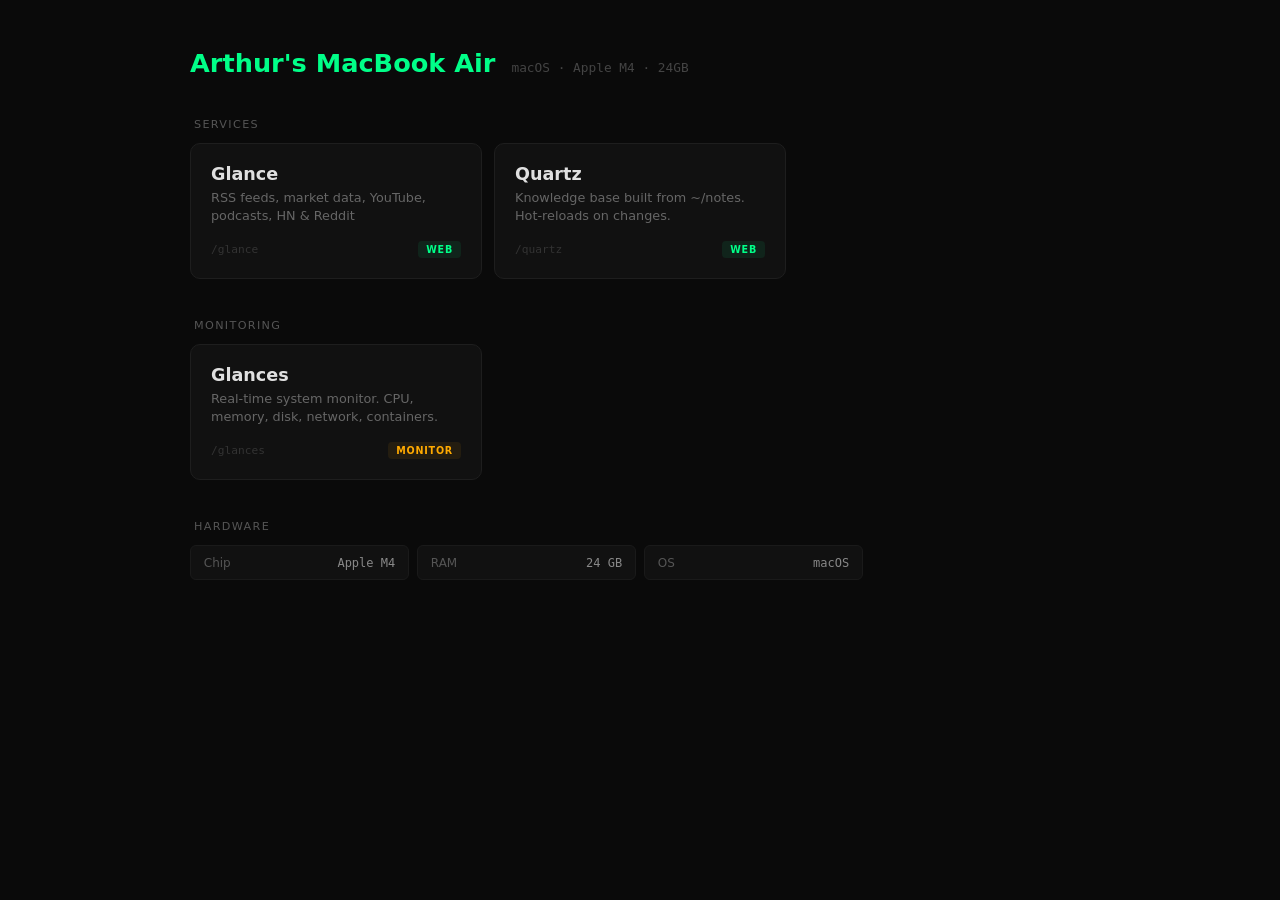
==== mac/index.html @ 0411ac04 "add mac stack, fix YouTube widget, track TODO" ====
<!DOCTYPE html>
<html lang="en">
<head>
  <meta charset="UTF-8">
  <meta name="viewport" content="width=device-width, initial-scale=1.0">
  <title>Arthur's MacBook Air</title>
  <style>
    * { margin: 0; padding: 0; box-sizing: border-box; }
    body {
      font-family: -apple-system, system-ui, sans-serif;
      background: #0a0a0a;
      color: #e0e0e0;
      min-height: 100vh;
      padding: 3rem 2rem;
    }
    .container { max-width: 900px; margin: 0 auto; }

    .header {
      display: flex;
      align-items: baseline;
      gap: 1rem;
      margin-bottom: 2.5rem;
    }
    h1 {
      font-size: 1.6rem;
      font-weight: 700;
      color: #00ff88;
    }
    .header-meta {
      font-size: 0.8rem;
      color: #444;
      font-family: monospace;
    }

    .group { margin-bottom: 2.5rem; }
    .group-title {
      font-size: 0.7rem;
      text-transform: uppercase;
      letter-spacing: 0.12em;
      color: #555;
      margin-bottom: 0.75rem;
      padding-left: 0.25rem;
    }

    .grid {
      display: grid;
      grid-template-columns: repeat(auto-fill, minmax(250px, 1fr));
      gap: 0.75rem;
    }

    .card {
      display: flex;
      flex-direction: column;
      justify-content: space-between;
      padding: 1.25rem;
      background: #111;
      border: 1px solid #1e1e1e;
      border-radius: 10px;
      text-decoration: none;
      color: #e0e0e0;
      transition: border-color 0.2s, background 0.2s, transform 0.2s;
      min-height: 120px;
    }
    a.card:hover {
      border-color: #00ff88;
      background: #161616;
      transform: translateY(-2px);
      cursor: pointer;
    }
    div.card:hover {
      border-color: #444;
    }

    .card-top { margin-bottom: 1rem; }
    .card-name {
      font-size: 1.1rem;
      font-weight: 600;
      margin-bottom: 0.3rem;
    }
    .card-desc {
      font-size: 0.8rem;
      color: #666;
      line-height: 1.4;
    }

    .card-bottom {
      display: flex;
      justify-content: space-between;
      align-items: center;
    }
    .card-path {
      font-size: 0.7rem;
      color: #333;
      font-family: monospace;
    }
    .card-tag {
      font-size: 0.6rem;
      text-transform: uppercase;
      letter-spacing: 0.08em;
      padding: 0.2rem 0.5rem;
      border-radius: 4px;
      font-weight: 600;
    }
    .tag-web {
      color: #00ff88;
      background: rgba(0, 255, 136, 0.08);
    }
    .tag-monitor {
      color: #ffaa00;
      background: rgba(255, 170, 0, 0.08);
    }

    .hw-info {
      display: grid;
      grid-template-columns: repeat(auto-fill, minmax(200px, 1fr));
      gap: 0.5rem;
    }
    .hw-item {
      display: flex;
      justify-content: space-between;
      padding: 0.6rem 0.8rem;
      background: #111;
      border: 1px solid #1a1a1a;
      border-radius: 6px;
      font-size: 0.75rem;
    }
    .hw-label { color: #555; }
    .hw-value { color: #888; font-family: monospace; }

    @media (max-width: 600px) {
      body { padding: 2rem 1rem; }
      .grid { grid-template-columns: 1fr; }
      .hw-info { grid-template-columns: 1fr; }
    }
  </style>
</head>
<body>
  <div class="container">
    <div class="header">
      <h1>Arthur's MacBook Air</h1>
      <span class="header-meta">macOS &middot; Apple M4 &middot; 24GB</span>
    </div>

    <div class="group">
      <div class="group-title">Services</div>
      <div class="grid">
        <a class="card" href="/glance/">
          <div class="card-top">
            <div class="card-name">Glance</div>
            <div class="card-desc">RSS feeds, market data, YouTube, podcasts, HN &amp; Reddit</div>
          </div>
          <div class="card-bottom">
            <span class="card-path">/glance</span>
            <span class="card-tag tag-web">web</span>
          </div>
        </a>
        <a class="card" href="/quartz/">
          <div class="card-top">
            <div class="card-name">Quartz</div>
            <div class="card-desc">Knowledge base built from ~/notes. Hot-reloads on changes.</div>
          </div>
          <div class="card-bottom">
            <span class="card-path">/quartz</span>
            <span class="card-tag tag-web">web</span>
          </div>
        </a>
      </div>
    </div>

    <div class="group">
      <div class="group-title">Monitoring</div>
      <div class="grid">
        <a class="card" href="/glances/">
          <div class="card-top">
            <div class="card-name">Glances</div>
            <div class="card-desc">Real-time system monitor. CPU, memory, disk, network, containers.</div>
          </div>
          <div class="card-bottom">
            <span class="card-path">/glances</span>
            <span class="card-tag tag-monitor">monitor</span>
          </div>
        </a>
      </div>
    </div>

    <div class="group">
      <div class="group-title">Hardware</div>
      <div class="hw-info">
        <div class="hw-item">
          <span class="hw-label">Chip</span>
          <span class="hw-value">Apple M4</span>
        </div>
        <div class="hw-item">
          <span class="hw-label">RAM</span>
          <span class="hw-value">24 GB</span>
        </div>
        <div class="hw-item">
          <span class="hw-label">OS</span>
          <span class="hw-value">macOS</span>
        </div>
      </div>
    </div>
  </div>
</body>
</html>
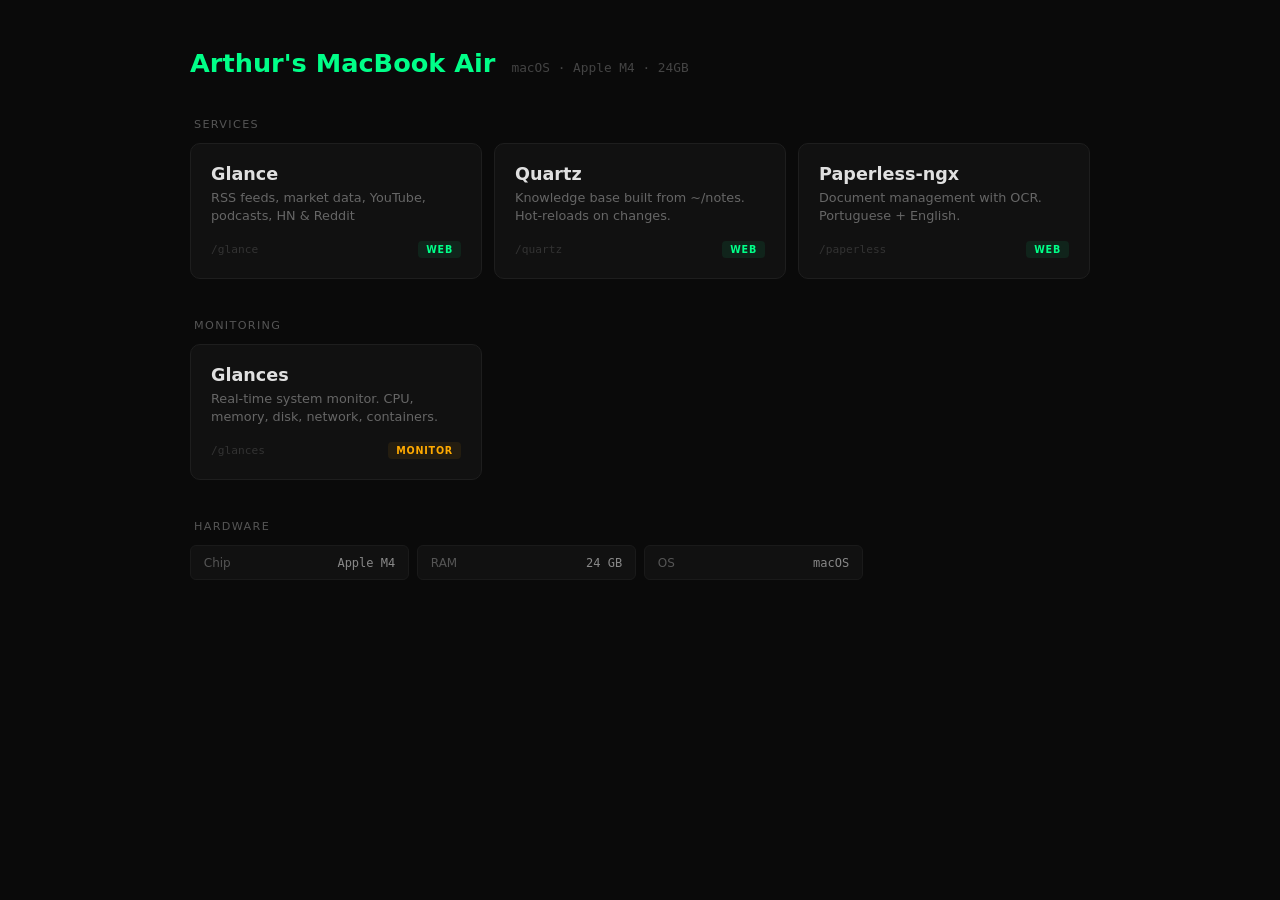
==== commit 757f6bd9: "add paperless integration to mac stack" ====
--- a/mac/index.html
+++ b/mac/index.html
@@ -161,6 +161,16 @@
           </div>
           <div class="card-bottom">
             <span class="card-path">/quartz</span>
+            <span class="card-tag tag-web">web</span>
+          </div>
+        </a>
+        <a class="card" href="/paperless/">
+          <div class="card-top">
+            <div class="card-name">Paperless-ngx</div>
+            <div class="card-desc">Document management with OCR. Portuguese + English.</div>
+          </div>
+          <div class="card-bottom">
+            <span class="card-path">/paperless</span>
             <span class="card-tag tag-web">web</span>
           </div>
         </a>
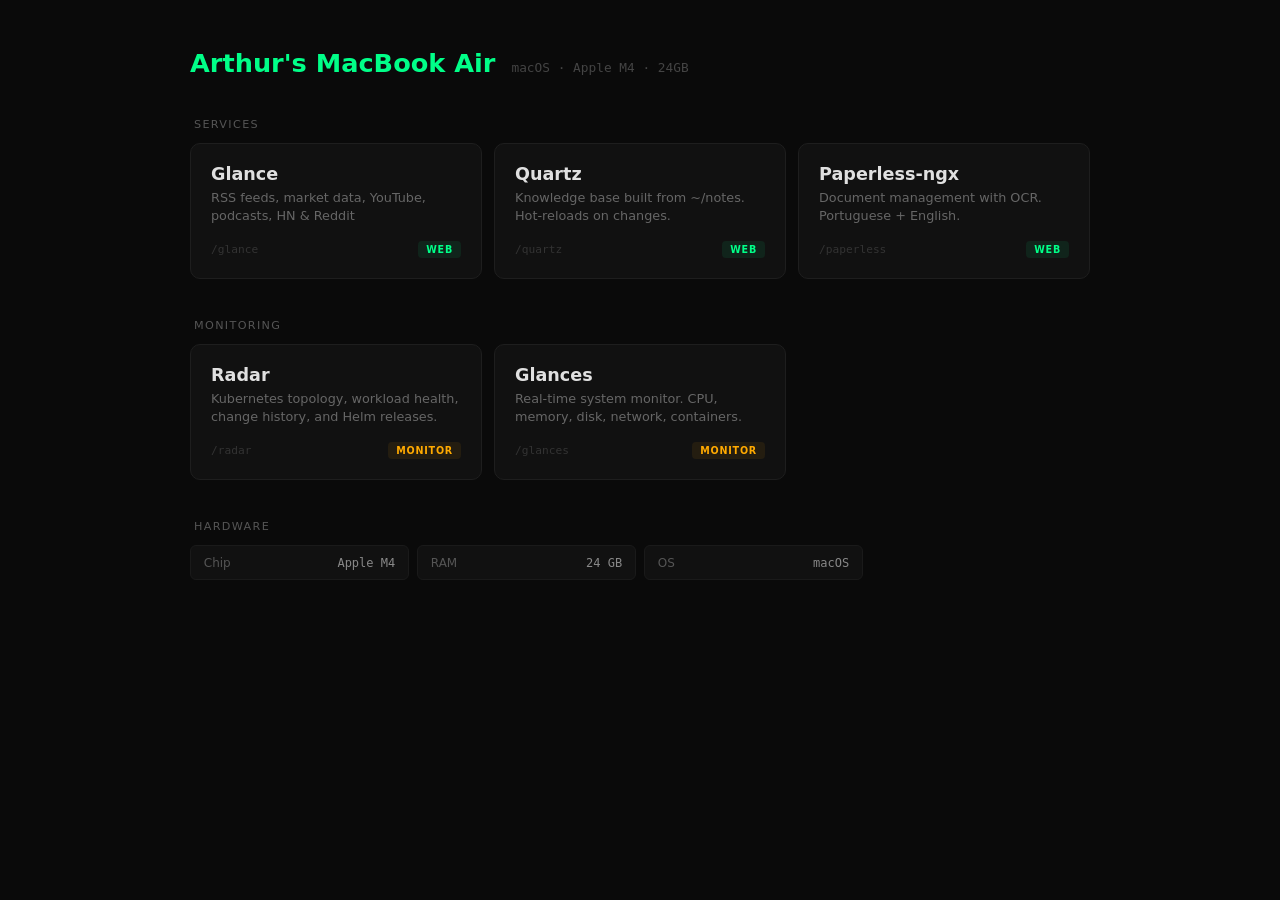
==== commit b7af69da: "mac: add Radar Kubernetes dashboard with per-cluster metrics proxy" ====
--- a/mac/index.html
+++ b/mac/index.html
@@ -180,6 +180,16 @@
     <div class="group">
       <div class="group-title">Monitoring</div>
       <div class="grid">
+        <a class="card" href="/radar/">
+          <div class="card-top">
+            <div class="card-name">Radar</div>
+            <div class="card-desc">Kubernetes topology, workload health, change history, and Helm releases.</div>
+          </div>
+          <div class="card-bottom">
+            <span class="card-path">/radar</span>
+            <span class="card-tag tag-monitor">monitor</span>
+          </div>
+        </a>
         <a class="card" href="/glances/">
           <div class="card-top">
             <div class="card-name">Glances</div>
